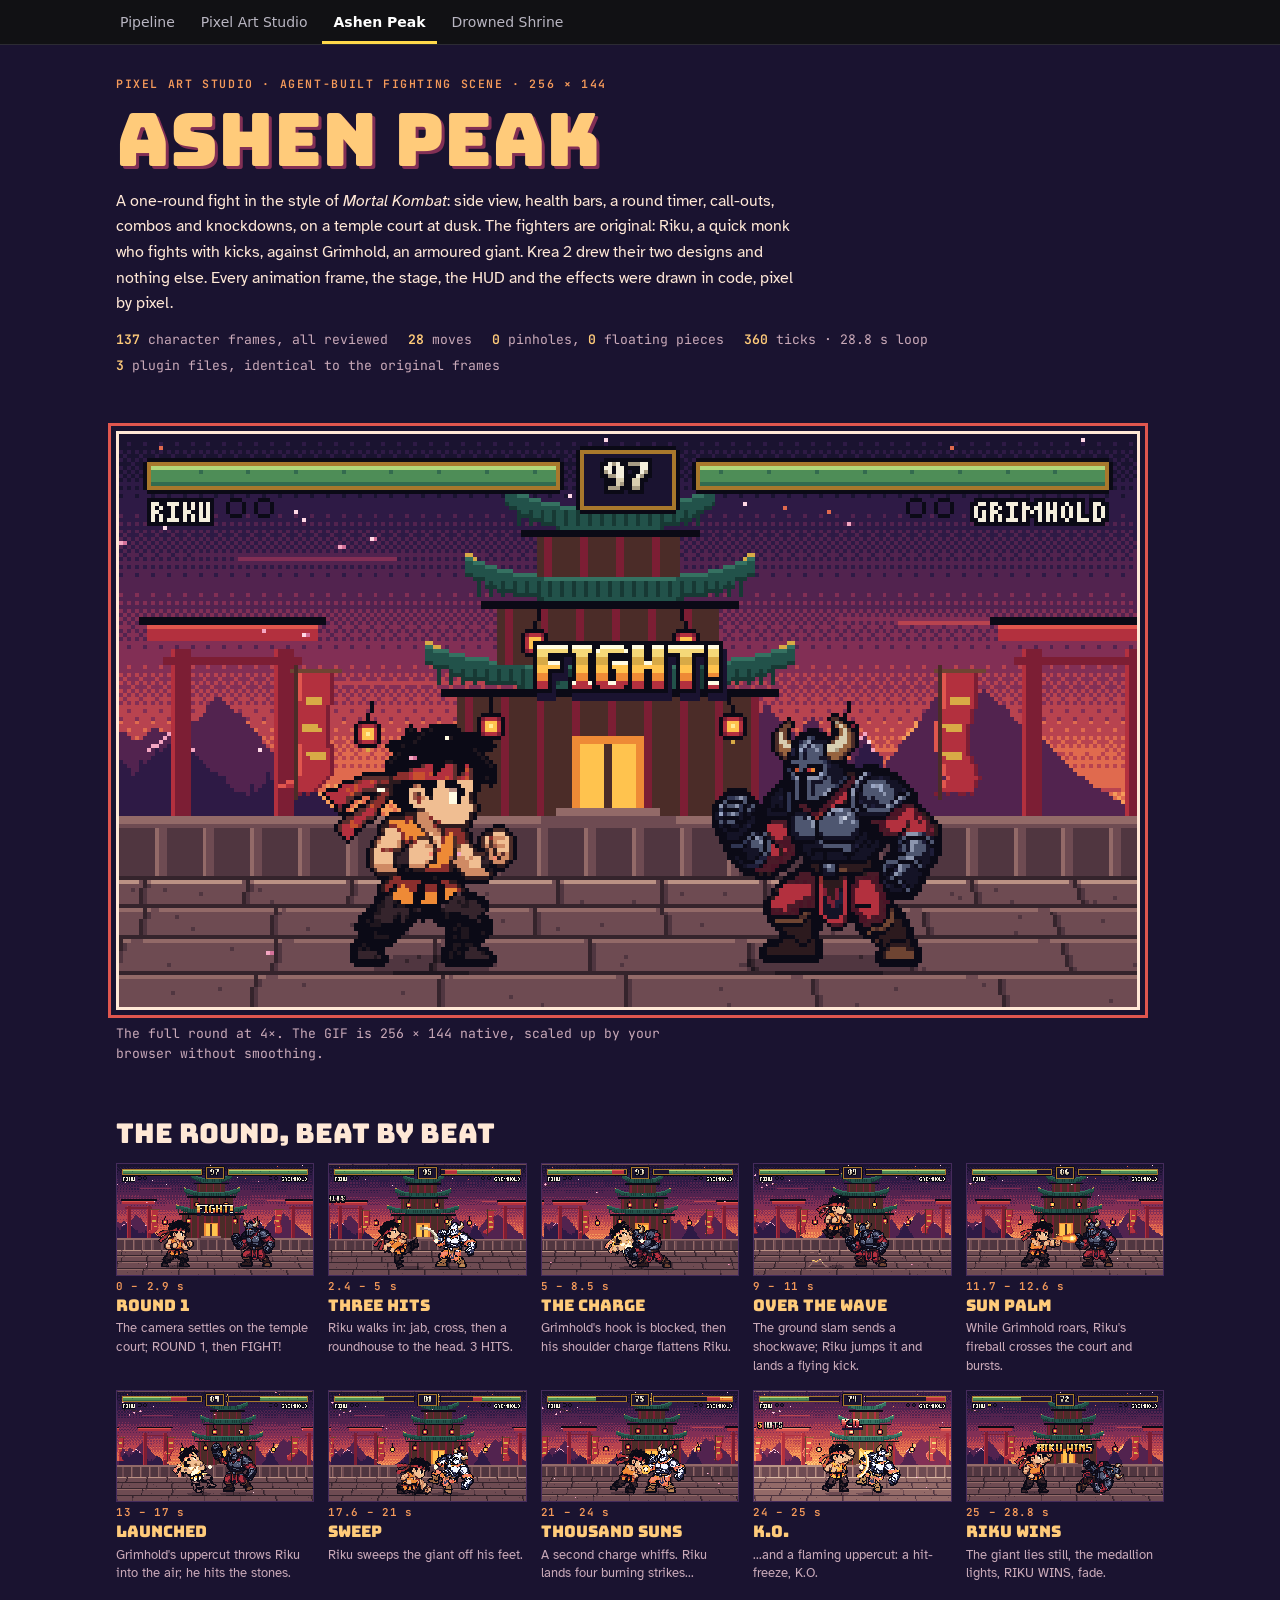
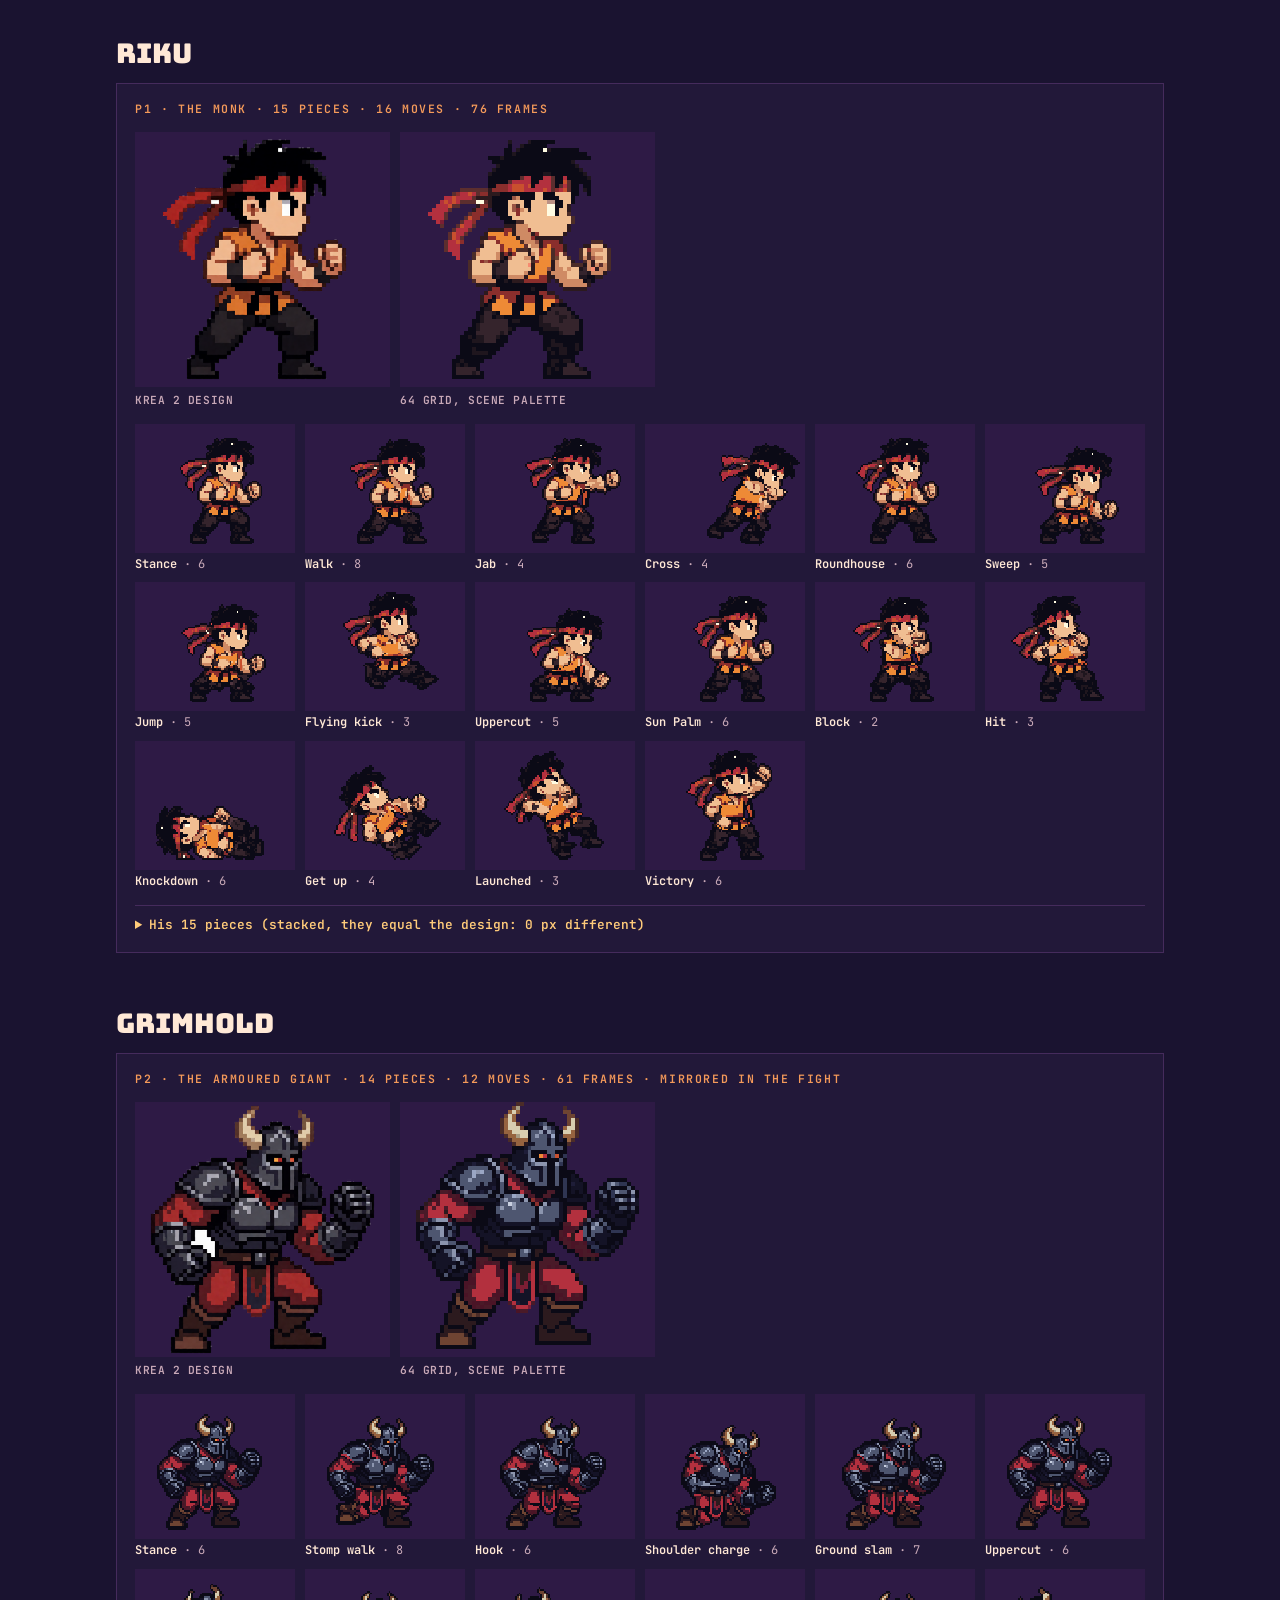
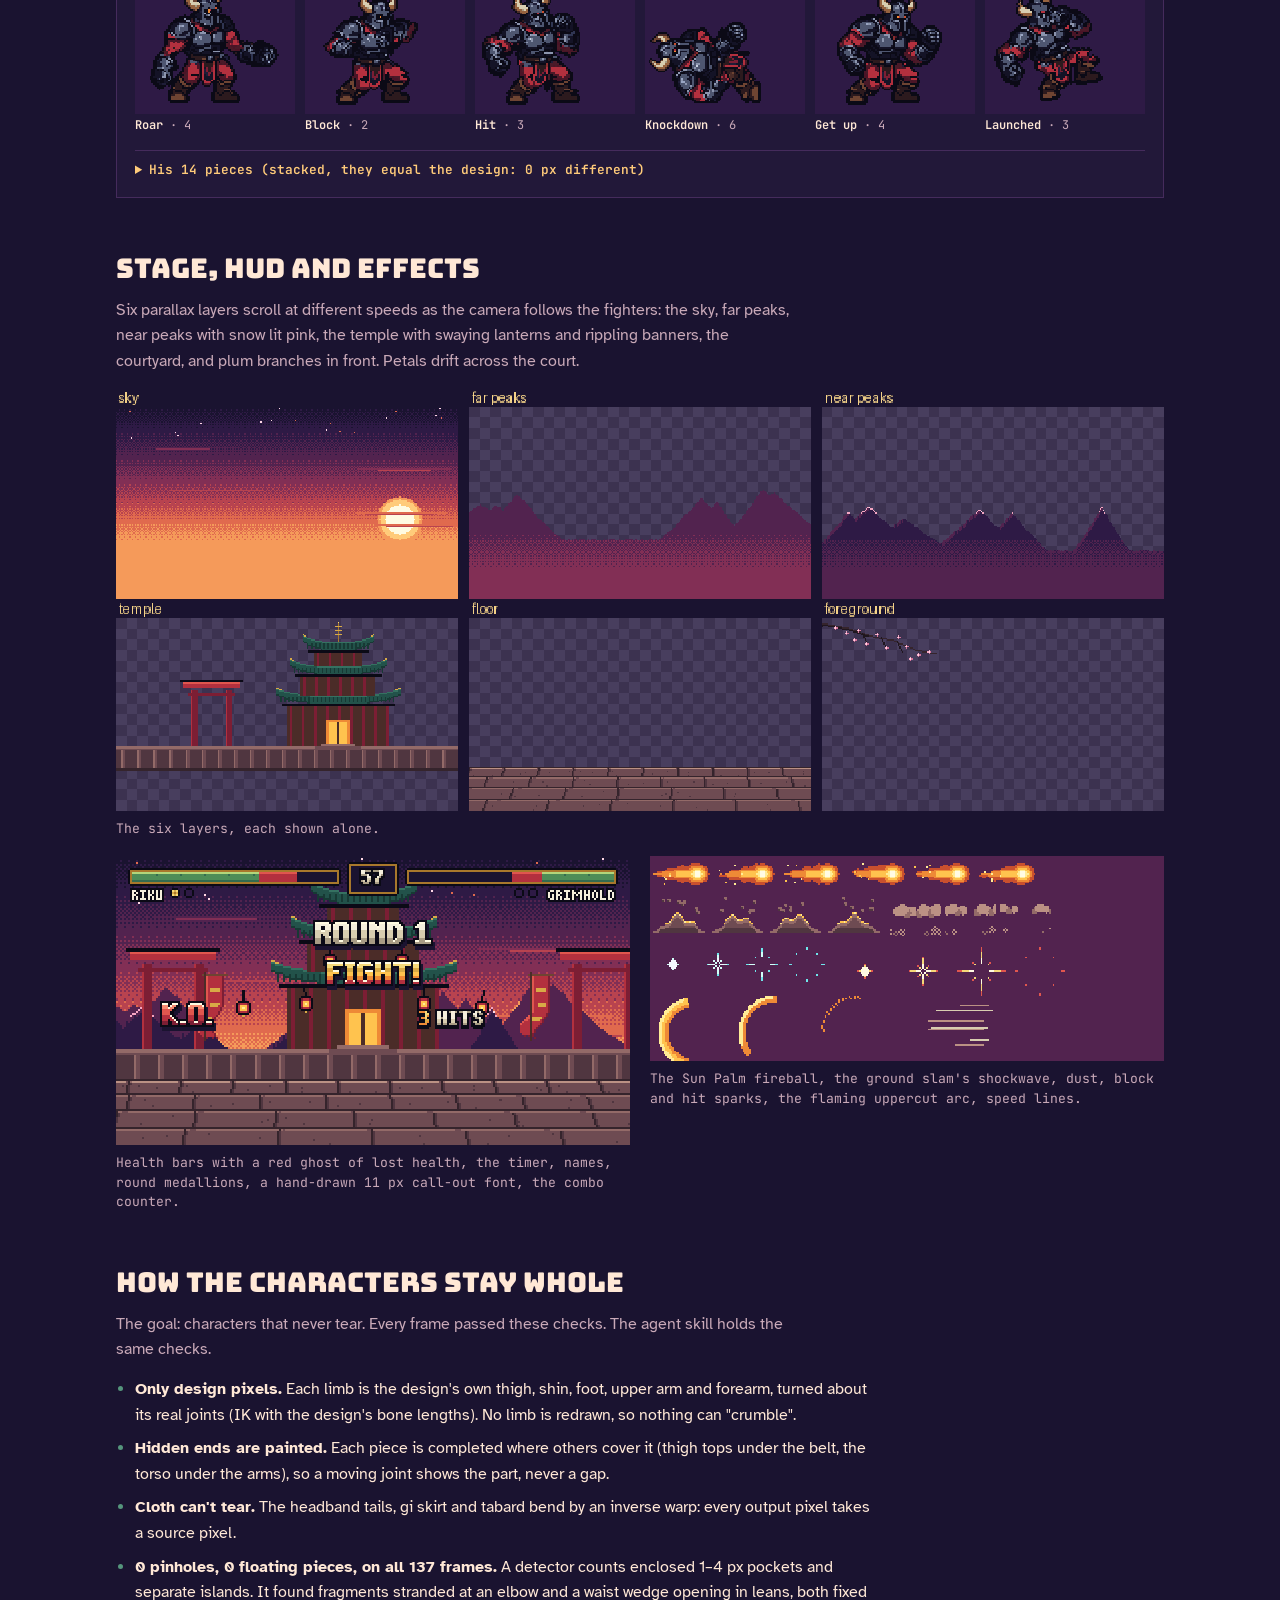
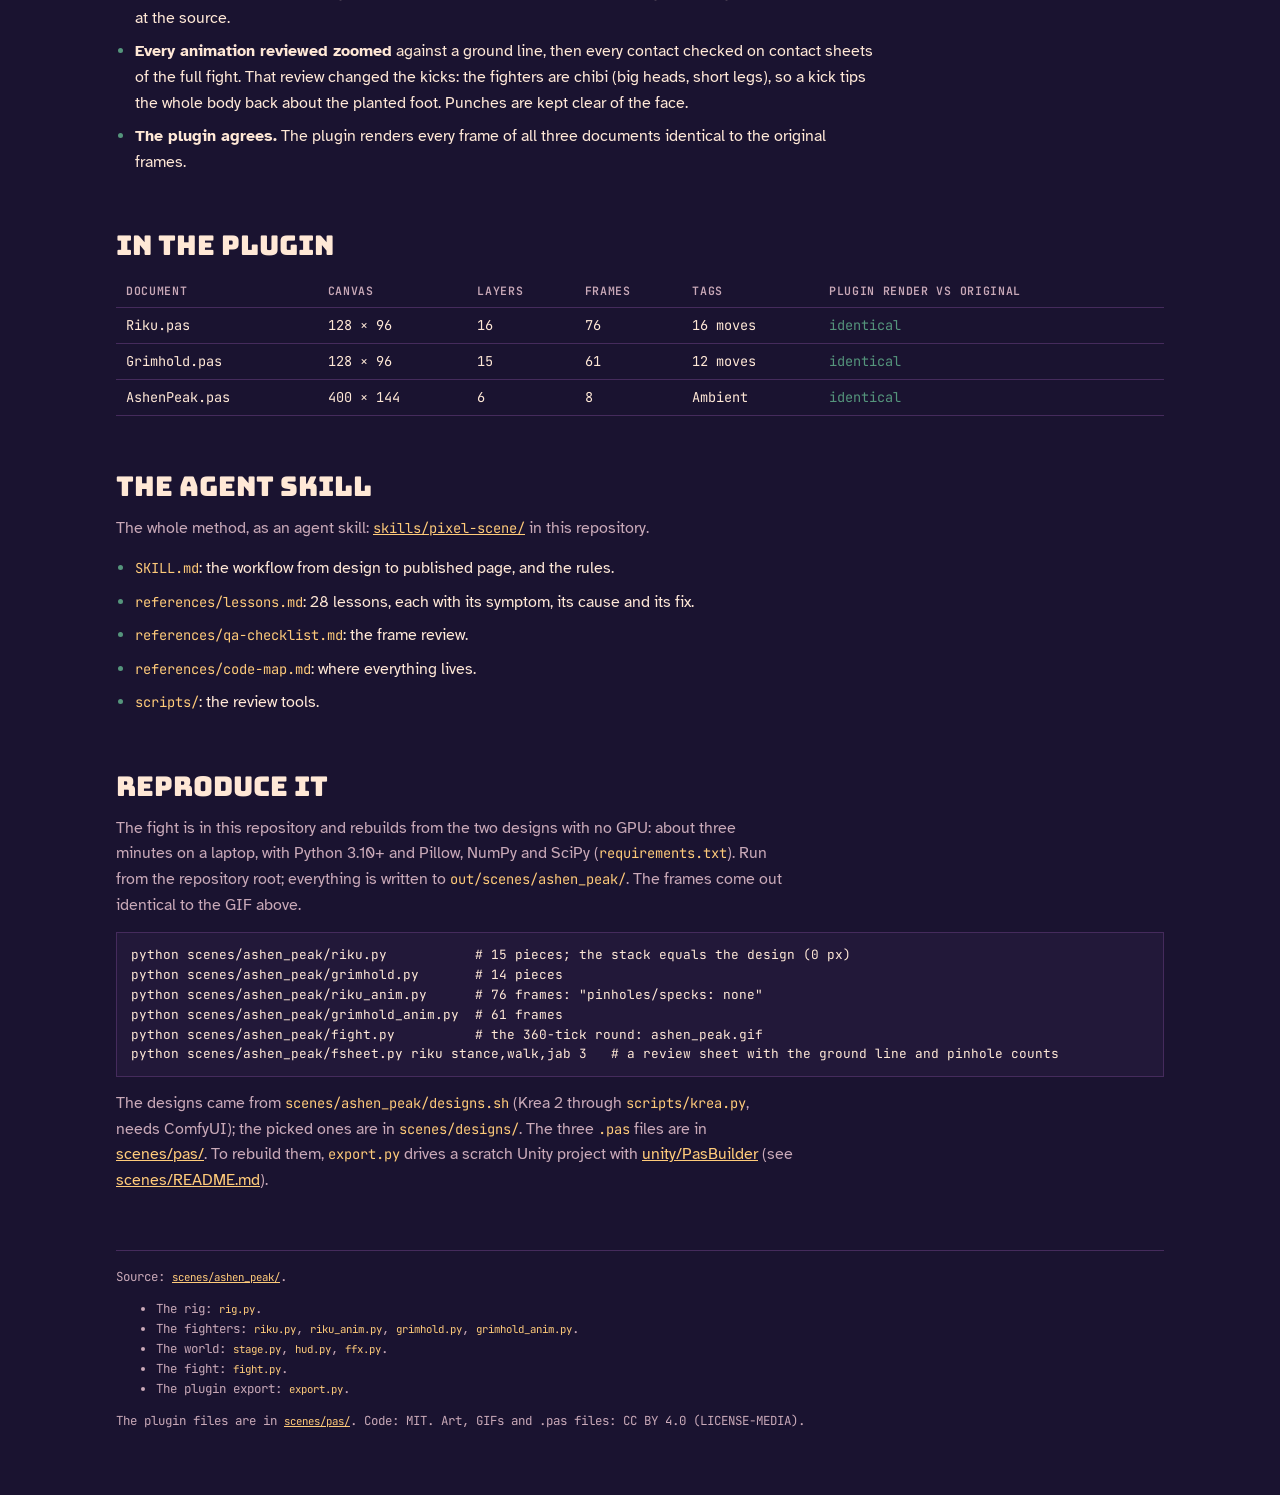
==== docs/ashen-peak/index.html @ 782590ef "Pixel Art Pipeline: Krea 2 pixel-art designs for Pixel Art Studio Krea 2 Turbo + the Krea-2-Pixel-Ar" ====
<!doctype html>
<html lang="en">
<head>
<meta charset="utf-8">
<meta name="viewport" content="width=device-width, initial-scale=1">
<title>Ashen Peak</title>
<meta name="description" content="A Mortal Kombat-style fighting scene built by an agent at pixel level: two fighters with full movesets, a parallax stage, a fighting HUD.">
<link rel="preconnect" href="https://fonts.googleapis.com">
<link rel="preconnect" href="https://fonts.gstatic.com" crossorigin>
<link rel="stylesheet" href="https://fonts.googleapis.com/css2?family=Bungee&family=Atkinson+Hyperlegible:wght@400;700&family=JetBrains+Mono:wght@400;600&display=swap">
<style>
:root {
  color-scheme: dark;
  --ground: #1A1330; --deep: #221839; --panel: #2E1A45; --rule: #452B5C;
  --ink: #FFE8D6; --muted: #C9A9B8; --gold: #FFCB7A; --ember: #F59A5A; --crimson: #E0564E; --jade: #55957C;
  --display: "Bungee", "JetBrains Mono", ui-monospace, monospace;
  --body: "Atkinson Hyperlegible", system-ui, -apple-system, "Segoe UI", sans-serif;
  --mono: "JetBrains Mono", ui-monospace, Menlo, monospace;
}
* { box-sizing: border-box; }
body { background: var(--ground); color: var(--ink); font: 400 16px/1.6 var(--body); margin: 0; }
main { max-width: 1080px; margin: 0 auto; padding-inline: 16px; padding-block: 32px 64px; display: grid; gap: 56px; }
h1, h2, h3 { font-family: var(--display); font-weight: 400; margin: 0; text-wrap: balance; }
h1 { font-size: clamp(2.6rem, 8vw, 4.6rem); line-height: 0.95; color: var(--gold); text-shadow: 3px 3px 0 #822F55; }
h2 { font-size: 1.7rem; line-height: 1.1; }
h3 { font-size: 1.35rem; line-height: 1; }
p { margin: 0; max-width: 68ch; }
.muted { color: var(--muted); }
.eyebrow { font: 600 0.72rem/1.2 var(--mono); letter-spacing: 0.14em; text-transform: uppercase; color: var(--ember); }
.stack { display: grid; gap: 14px; }
img.px { image-rendering: pixelated; image-rendering: crisp-edges; display: block; max-width: 100%; height: auto; }
.screen { background: #000; border: 3px solid var(--ink); box-shadow: 0 0 0 5px var(--ground), 0 0 0 8px var(--crimson); max-width: 1024px; }
.screen img { width: 1024px; }
.caption { font: 400 0.82rem/1.5 var(--mono); color: var(--muted); }
.facts { display: flex; flex-wrap: wrap; gap: 8px 20px; font: 400 0.82rem/1.4 var(--mono); color: var(--muted); }
.facts b { color: var(--gold); font-weight: 600; font-variant-numeric: tabular-nums; }
.beats { display: grid; grid-template-columns: repeat(auto-fill, minmax(min(100%, 190px), 1fr)); gap: 14px; }
.beat { display: grid; gap: 5px; align-content: start; }
.beat img { width: 100%; border: 1px solid var(--rule); }
.beat b { font-family: var(--display); font-size: 1rem; font-weight: 400; color: var(--gold); line-height: 1.1; }
.beat span { font-size: 0.84rem; color: var(--muted); line-height: 1.4; }
.beat .t { font: 600 0.68rem/1 var(--mono); color: var(--ember); letter-spacing: 0.06em; }
.fighter { background: var(--deep); border: 1px solid var(--rule); padding: 18px; display: grid; gap: 16px; }
.fighter header { display: grid; gap: 4px; }
.pair { display: grid; grid-template-columns: repeat(auto-fit, minmax(min(100%, 200px), 1fr)); gap: 10px; max-width: 520px; }
.pair figure { margin: 0; display: grid; gap: 6px; }
.pair img { width: 100%; }
.label { font: 600 0.7rem/1.3 var(--mono); color: var(--muted); letter-spacing: 0.05em; text-transform: uppercase; }
.moves { display: grid; grid-template-columns: repeat(auto-fill, minmax(150px, 1fr)); gap: 10px; }
.moves figure { margin: 0; display: grid; gap: 4px; }
.moves img { width: 100%; }
.moves figcaption { font: 400 0.75rem/1.3 var(--mono); color: var(--muted); }
.moves figcaption b { color: var(--ink); font-weight: 600; }
details { border-top: 1px solid var(--rule); padding-top: 10px; }
details summary { cursor: pointer; font: 600 0.8rem/1.4 var(--mono); color: var(--gold); }
details summary:focus-visible { outline: 2px solid var(--gold); outline-offset: 3px; }
.wide { overflow-x: auto; margin-top: 10px; }
.wide img { min-width: 640px; width: 100%; }
.two { display: grid; grid-template-columns: repeat(auto-fit, minmax(min(100%, 440px), 1fr)); gap: 20px; align-items: start; }
.two figure { margin: 0; display: grid; gap: 8px; }
ol.steps { margin: 0; padding-left: 1.3em; display: grid; gap: 10px; max-width: 76ch; }
ol.steps li::marker { color: var(--gold); font-family: var(--mono); }
ul.checks { margin: 0; padding-left: 1.2em; display: grid; gap: 8px; max-width: 76ch; }
ul.checks li::marker { color: var(--jade); }
.table { overflow-x: auto; }
table { border-collapse: collapse; width: 100%; min-width: 560px; font: 400 0.85rem/1.4 var(--mono); }
th, td { text-align: left; padding: 8px 10px; border-bottom: 1px solid var(--rule); font-variant-numeric: tabular-nums; }
th { color: var(--muted); font-weight: 600; font-size: 0.72rem; letter-spacing: 0.06em; text-transform: uppercase; }
td.ok { color: var(--jade); }
code { font-family: var(--mono); font-size: 0.86em; color: var(--gold); }
pre.cmd { margin: 0; padding: 12px 14px; background: var(--deep); border: 1px solid var(--rule); overflow-x: auto; font: 400 0.8rem/1.55 var(--mono); color: var(--ink); }
footer a, .stack a { color: var(--gold); }
footer { font: 400 0.78rem/1.6 var(--mono); color: var(--muted); border-top: 1px solid var(--rule); padding-top: 16px; }
</style>
<link rel="stylesheet" href="../assets/site-tabs.css">
</head>
<body>
<a class="site-skip" href="#content">Skip to content</a>
<nav class="site-tabs" aria-label="Site">
  <ul>
    <li><a href="../index.html">Pipeline</a></li>
    <li><a href="../pixel-art-studio/index.html">Pixel Art Studio</a></li>
    <li><a href="../ashen-peak/index.html" aria-current="page">Ashen Peak</a></li>
    <li><a href="../drowned-shrine/index.html">Drowned Shrine</a></li>
  </ul>
</nav>
<main id="content">
  <header class="stack">
    <span class="eyebrow">Pixel Art Studio · agent-built fighting scene · 256 × 144</span>
    <h1>Ashen Peak</h1>
    <p>A one-round fight in the style of <em>Mortal Kombat</em>: side view, health bars, a round timer, call-outs,
      combos and knockdowns, on a temple court at dusk. The fighters are original: Riku, a quick monk who fights with
      kicks, against Grimhold, an armoured giant. Krea 2 drew their two designs and nothing else. Every animation
      frame, the stage, the HUD and the effects were drawn in code, pixel by pixel.</p>
    <div class="facts"><span><b>137</b> character frames, all reviewed</span><span><b>28</b> moves</span><span><b>0</b> pinholes, <b>0</b> floating pieces</span><span><b>360</b> ticks · 28.8 s loop</span><span><b>3</b> plugin files, identical to the original frames</span></div>
  </header>

  <section class="stack">
    <div class="screen"><img class="px" src="media/fight.gif" alt="The full fight loop" width="1024" height="576"></div>
    <p class="caption">The full round at 4×. The GIF is 256 × 144 native, scaled up by your browser without smoothing.</p>
  </section>

  <section class="stack">
    <h2>The round, beat by beat</h2>
    <div class="beats">
      <div class="beat"><img class="px" src="media/key_26.png" alt="Round 1"><span class="t">0 – 2.9 s</span><b>Round 1</b><span>The camera settles on the temple court; ROUND 1, then FIGHT!</span></div>
      <div class="beat"><img class="px" src="media/key_57.png" alt="Three hits"><span class="t">2.4 – 5 s</span><b>Three hits</b><span>Riku walks in: jab, cross, then a roundhouse to the head. 3 HITS.</span></div>
      <div class="beat"><img class="px" src="media/key_80.png" alt="The charge"><span class="t">5 – 8.5 s</span><b>The charge</b><span>Grimhold's hook is blocked, then his shoulder charge flattens Riku.</span></div>
      <div class="beat"><img class="px" src="media/key_124.png" alt="Over the wave"><span class="t">9 – 11 s</span><b>Over the wave</b><span>The ground slam sends a shockwave; Riku jumps it and lands a flying kick.</span></div>
      <div class="beat"><img class="px" src="media/key_156.png" alt="Sun Palm"><span class="t">11.7 – 12.6 s</span><b>Sun Palm</b><span>While Grimhold roars, Riku's fireball crosses the court and bursts.</span></div>
      <div class="beat"><img class="px" src="media/key_180.png" alt="Launched"><span class="t">13 – 17 s</span><b>Launched</b><span>Grimhold's uppercut throws Riku into the air; he hits the stones.</span></div>
      <div class="beat"><img class="px" src="media/key_225.png" alt="Sweep"><span class="t">17.6 – 21 s</span><b>Sweep</b><span>Riku sweeps the giant off his feet.</span></div>
      <div class="beat"><img class="px" src="media/key_295.png" alt="Thousand Suns"><span class="t">21 – 24 s</span><b>Thousand Suns</b><span>A second charge whiffs. Riku lands four burning strikes...</span></div>
      <div class="beat"><img class="px" src="media/key_302.png" alt="K.O."><span class="t">24 – 25 s</span><b>K.O.</b><span>...and a flaming uppercut: a hit-freeze, K.O.</span></div>
      <div class="beat"><img class="px" src="media/key_330.png" alt="Riku wins"><span class="t">25 – 28.8 s</span><b>Riku wins</b><span>The giant lies still, the medallion lights, RIKU WINS, fade.</span></div>
    </div>
  </section>

  <section class="stack">
    <h2>Riku</h2>
    <article class="fighter">
      <header><span class="eyebrow">P1 · the monk · 15 pieces · 16 moves · 76 frames</span></header>
      <div class="pair">
        <figure><img class="px" src="media/riku_krea.png" alt="Krea 2 design"><span class="label">Krea 2 design</span></figure>
        <figure><img class="px" src="media/riku_grid.png" alt="64-grid version"><span class="label">64 grid, scene palette</span></figure>
      </div>
      <div class="moves">
          <figure><img class="px" src="media/riku_stance.gif" alt="riku Stance"><figcaption><b>Stance</b> · 6</figcaption></figure>
          <figure><img class="px" src="media/riku_walk.gif" alt="riku Walk"><figcaption><b>Walk</b> · 8</figcaption></figure>
          <figure><img class="px" src="media/riku_jab.gif" alt="riku Jab"><figcaption><b>Jab</b> · 4</figcaption></figure>
          <figure><img class="px" src="media/riku_cross.gif" alt="riku Cross"><figcaption><b>Cross</b> · 4</figcaption></figure>
          <figure><img class="px" src="media/riku_roundhouse.gif" alt="riku Roundhouse"><figcaption><b>Roundhouse</b> · 6</figcaption></figure>
          <figure><img class="px" src="media/riku_sweep.gif" alt="riku Sweep"><figcaption><b>Sweep</b> · 5</figcaption></figure>
          <figure><img class="px" src="media/riku_jump.gif" alt="riku Jump"><figcaption><b>Jump</b> · 5</figcaption></figure>
          <figure><img class="px" src="media/riku_flykick.gif" alt="riku Flying kick"><figcaption><b>Flying kick</b> · 3</figcaption></figure>
          <figure><img class="px" src="media/riku_uppercut.gif" alt="riku Uppercut"><figcaption><b>Uppercut</b> · 5</figcaption></figure>
          <figure><img class="px" src="media/riku_sunpalm.gif" alt="riku Sun Palm"><figcaption><b>Sun Palm</b> · 6</figcaption></figure>
          <figure><img class="px" src="media/riku_block.gif" alt="riku Block"><figcaption><b>Block</b> · 2</figcaption></figure>
          <figure><img class="px" src="media/riku_hit.gif" alt="riku Hit"><figcaption><b>Hit</b> · 3</figcaption></figure>
          <figure><img class="px" src="media/riku_knockdown.gif" alt="riku Knockdown"><figcaption><b>Knockdown</b> · 6</figcaption></figure>
          <figure><img class="px" src="media/riku_getup.gif" alt="riku Get up"><figcaption><b>Get up</b> · 4</figcaption></figure>
          <figure><img class="px" src="media/riku_launch.gif" alt="riku Launched"><figcaption><b>Launched</b> · 3</figcaption></figure>
          <figure><img class="px" src="media/riku_victory.gif" alt="riku Victory"><figcaption><b>Victory</b> · 6</figcaption></figure>
      </div>
      <details><summary>His 15 pieces (stacked, they equal the design: 0 px different)</summary><div class="wide"><img class="px" src="media/riku_layers.png" alt="Riku's pieces"></div></details>
    </article>
  </section>

  <section class="stack">
    <h2>Grimhold</h2>
    <article class="fighter">
      <header><span class="eyebrow">P2 · the armoured giant · 14 pieces · 12 moves · 61 frames · mirrored in the fight</span></header>
      <div class="pair">
        <figure><img class="px" src="media/grimhold_krea.png" alt="Krea 2 design"><span class="label">Krea 2 design</span></figure>
        <figure><img class="px" src="media/grimhold_grid.png" alt="64-grid version"><span class="label">64 grid, scene palette</span></figure>
      </div>
      <div class="moves">
          <figure><img class="px" src="media/grimhold_stance.gif" alt="grimhold Stance"><figcaption><b>Stance</b> · 6</figcaption></figure>
          <figure><img class="px" src="media/grimhold_walk.gif" alt="grimhold Stomp walk"><figcaption><b>Stomp walk</b> · 8</figcaption></figure>
          <figure><img class="px" src="media/grimhold_hook.gif" alt="grimhold Hook"><figcaption><b>Hook</b> · 6</figcaption></figure>
          <figure><img class="px" src="media/grimhold_charge.gif" alt="grimhold Shoulder charge"><figcaption><b>Shoulder charge</b> · 6</figcaption></figure>
          <figure><img class="px" src="media/grimhold_slam.gif" alt="grimhold Ground slam"><figcaption><b>Ground slam</b> · 7</figcaption></figure>
          <figure><img class="px" src="media/grimhold_uppercut.gif" alt="grimhold Uppercut"><figcaption><b>Uppercut</b> · 6</figcaption></figure>
          <figure><img class="px" src="media/grimhold_roar.gif" alt="grimhold Roar"><figcaption><b>Roar</b> · 4</figcaption></figure>
          <figure><img class="px" src="media/grimhold_block.gif" alt="grimhold Block"><figcaption><b>Block</b> · 2</figcaption></figure>
          <figure><img class="px" src="media/grimhold_hit.gif" alt="grimhold Hit"><figcaption><b>Hit</b> · 3</figcaption></figure>
          <figure><img class="px" src="media/grimhold_knockdown.gif" alt="grimhold Knockdown"><figcaption><b>Knockdown</b> · 6</figcaption></figure>
          <figure><img class="px" src="media/grimhold_getup.gif" alt="grimhold Get up"><figcaption><b>Get up</b> · 4</figcaption></figure>
          <figure><img class="px" src="media/grimhold_launch.gif" alt="grimhold Launched"><figcaption><b>Launched</b> · 3</figcaption></figure>
      </div>
      <details><summary>His 14 pieces (stacked, they equal the design: 0 px different)</summary><div class="wide"><img class="px" src="media/grimhold_layers.png" alt="Grimhold's pieces"></div></details>
    </article>
  </section>

  <section class="stack">
    <h2>Stage, HUD and effects</h2>
    <p class="muted">Six parallax layers scroll at different speeds as the camera follows the fighters: the sky, far
      peaks, near peaks with snow lit pink, the temple with swaying lanterns and rippling banners, the courtyard, and
      plum branches in front. Petals drift across the court.</p>
    <figure style="margin:0"><img class="px" src="media/stage_layers.png" alt="the stage's parallax layers" style="width:100%"><span class="caption">The six layers, each shown alone.</span></figure>
    <div class="two">
      <figure><img class="px" src="media/hud_check.png" alt="HUD" style="width:100%"><span class="caption">Health bars with a red ghost of lost health, the timer, names, round medallions, a hand-drawn 11 px call-out font, the combo counter.</span></figure>
      <figure><img class="px" src="media/ffx_sheet.png" alt="effects" style="width:100%"><span class="caption">The Sun Palm fireball, the ground slam's shockwave, dust, block and hit sparks, the flaming uppercut arc, speed lines.</span></figure>
    </div>
  </section>

  <section class="stack">
    <h2>How the characters stay whole</h2>
    <p class="muted">The goal: characters that never tear. Every frame passed these checks. The agent skill holds the same checks.</p>
    <ul class="checks">
      <li><b>Only design pixels.</b> Each limb is the design's own thigh, shin, foot, upper arm and forearm, turned about
        its real joints (IK with the design's bone lengths). No limb is redrawn, so nothing can "crumble".</li>
      <li><b>Hidden ends are painted.</b> Each piece is completed where others cover it (thigh tops under the belt, the
        torso under the arms), so a moving joint shows the part, never a gap.</li>
      <li><b>Cloth can't tear.</b> The headband tails, gi skirt and tabard bend by an inverse warp: every output pixel
        takes a source pixel.</li>
      <li><b>0 pinholes, 0 floating pieces, on all 137 frames.</b> A detector counts enclosed 1–4 px pockets and
        separate islands. It found fragments stranded at an elbow and a waist wedge opening in leans, both fixed at the
        source.</li>
      <li><b>Every animation reviewed zoomed</b> against a ground line, then every contact checked on contact sheets
        of the full fight. That review changed the kicks: the fighters are chibi (big heads, short legs), so a kick
        tips the whole body back about the planted foot. Punches are kept clear of the face.</li>
      <li><b>The plugin agrees.</b> The plugin renders every frame of all three documents identical to the original frames.</li>
    </ul>
  </section>

  <section class="stack">
    <h2>In the plugin</h2>
    <div class="table"><table>
      <thead><tr><th>Document</th><th>Canvas</th><th>Layers</th><th>Frames</th><th>Tags</th><th>Plugin render vs original</th></tr></thead>
      <tbody>
        <tr><td>Riku.pas</td><td>128 × 96</td><td>16</td><td>76</td><td>16 moves</td><td class="ok">identical</td></tr>
        <tr><td>Grimhold.pas</td><td>128 × 96</td><td>15</td><td>61</td><td>12 moves</td><td class="ok">identical</td></tr>
        <tr><td>AshenPeak.pas</td><td>400 × 144</td><td>6</td><td>8</td><td>Ambient</td><td class="ok">identical</td></tr>
      </tbody>
    </table></div>
  </section>

  <section class="stack">
    <h2>The agent skill</h2>
    <p class="muted">The whole method, as an agent skill: <a href="https://github.com/HardcoreBudget/Pixel-Art-Pipeline/tree/main/skills/pixel-scene"><code>skills/pixel-scene/</code></a> in this repository.</p>
    <ul class="checks">
      <li><code>SKILL.md</code>: the workflow from design to published page, and the rules.</li>
      <li><code>references/lessons.md</code>: 28 lessons, each with its symptom, its cause and its fix.</li>
      <li><code>references/qa-checklist.md</code>: the frame review.</li>
      <li><code>references/code-map.md</code>: where everything lives.</li>
      <li><code>scripts/</code>: the review tools.</li>
    </ul>
  </section>

  <section class="stack">
    <h2>Reproduce it</h2>
    <p class="muted">The fight is in this repository and rebuilds from the two designs with no GPU: about three minutes on a
      laptop, with Python 3.10+ and Pillow, NumPy and SciPy (<code>requirements.txt</code>). Run from the repository root;
      everything is written to <code>out/scenes/ashen_peak/</code>. The frames come out identical to the GIF above.</p>
    <pre class="cmd">python scenes/ashen_peak/riku.py           # 15 pieces; the stack equals the design (0 px)
python scenes/ashen_peak/grimhold.py       # 14 pieces
python scenes/ashen_peak/riku_anim.py      # 76 frames: "pinholes/specks: none"
python scenes/ashen_peak/grimhold_anim.py  # 61 frames
python scenes/ashen_peak/fight.py          # the 360-tick round: ashen_peak.gif
python scenes/ashen_peak/fsheet.py riku stance,walk,jab 3   # a review sheet with the ground line and pinhole counts</pre>
    <p class="muted">The designs came from <code>scenes/ashen_peak/designs.sh</code> (Krea 2 through <code>scripts/krea.py</code>,
      needs ComfyUI); the picked ones are in <code>scenes/designs/</code>. The three <code>.pas</code> files are in
      <a href="https://github.com/HardcoreBudget/Pixel-Art-Pipeline/tree/main/scenes/pas">scenes/pas/</a>. To rebuild them, <code>export.py</code> drives a scratch Unity project
      with <a href="https://github.com/HardcoreBudget/Pixel-Art-Pipeline/tree/main/unity/PasBuilder">unity/PasBuilder</a> (see <a href="https://github.com/HardcoreBudget/Pixel-Art-Pipeline/tree/main/scenes">scenes/README.md</a>).</p>
  </section>

  <footer>Source: <a href="https://github.com/HardcoreBudget/Pixel-Art-Pipeline/tree/main/scenes/ashen_peak"><code>scenes/ashen_peak/</code></a>.
    <ul>
      <li>The rig: <code>rig.py</code>.</li>
      <li>The fighters: <code>riku.py</code>, <code>riku_anim.py</code>, <code>grimhold.py</code>, <code>grimhold_anim.py</code>.</li>
      <li>The world: <code>stage.py</code>, <code>hud.py</code>, <code>ffx.py</code>.</li>
      <li>The fight: <code>fight.py</code>.</li>
      <li>The plugin export: <code>export.py</code>.</li>
    </ul>
    The plugin files are in <a href="https://github.com/HardcoreBudget/Pixel-Art-Pipeline/tree/main/scenes/pas"><code>scenes/pas/</code></a>. Code: MIT. Art, GIFs and .pas files: CC BY 4.0 (LICENSE-MEDIA).</footer>
</main>
</body>
</html>
---- docs/assets/site-tabs.css ----
/* The shared site tab bar. Neutral on purpose: the same dark strip on every page and in both colour schemes, so it
   sits above each showcase's own theme without restyling it. Everything is scoped to .site-tabs. */
.site-skip {
  position: absolute; left: 8px; top: -64px; z-index: 100;
  padding: 10px 14px; background: #f2f0ea; color: #111114; border-radius: 4px;
  font: 600 14px/1.2 system-ui, -apple-system, "Segoe UI", sans-serif; text-decoration: none;
}
.site-skip:focus { top: 8px; outline: 2px solid #ffd84a; outline-offset: 2px; }
.site-tabs {
  background: #111114; border-bottom: 1px solid #2c2b33; color: #e9e6df;
  font: 500 14px/1.2 system-ui, -apple-system, "Segoe UI", sans-serif;
  margin: 0; padding: 0;
}
/* the trailer page pads <body> sideways; reach the edges anyway */
body.site-body-padded .site-tabs { margin-inline: -16px; }
.site-tabs ul {
  list-style: none; margin: 0 auto; padding: 0 8px; max-width: 1080px;
  display: flex; gap: 2px; overflow-x: auto; scrollbar-width: none; -webkit-overflow-scrolling: touch;
}
.site-tabs ul::-webkit-scrollbar { display: none; }
.site-tabs li { flex: none; margin: 0; padding: 0; }
.site-tabs a {
  display: flex; align-items: center; min-height: 44px; padding: 0 12px;
  color: #b9b6c2; text-decoration: none; white-space: nowrap;
  border-bottom: 3px solid transparent; border-top: 3px solid transparent;
}
.site-tabs a:hover { color: #ffffff; border-bottom-color: #5b5868; }
.site-tabs a[aria-current="page"] { color: #ffffff; font-weight: 700; border-bottom-color: #ffd84a; }
.site-tabs a:focus-visible { outline: 2px solid #ffd84a; outline-offset: -4px; border-radius: 2px; }
.site-tabs .site-brand { color: #ffd84a; font-weight: 700; letter-spacing: 0.02em; }
@media (prefers-reduced-motion: reduce) { .site-tabs * { transition: none !important; } }
/* narrow screens: wrap instead of hiding the last tab behind a sideways scroll */
@media (max-width: 520px) {
  .site-tabs ul { flex-wrap: wrap; overflow-x: visible; padding: 2px 4px; }
  .site-tabs a { min-height: 40px; padding: 0 9px; font-size: 13.5px; }
}
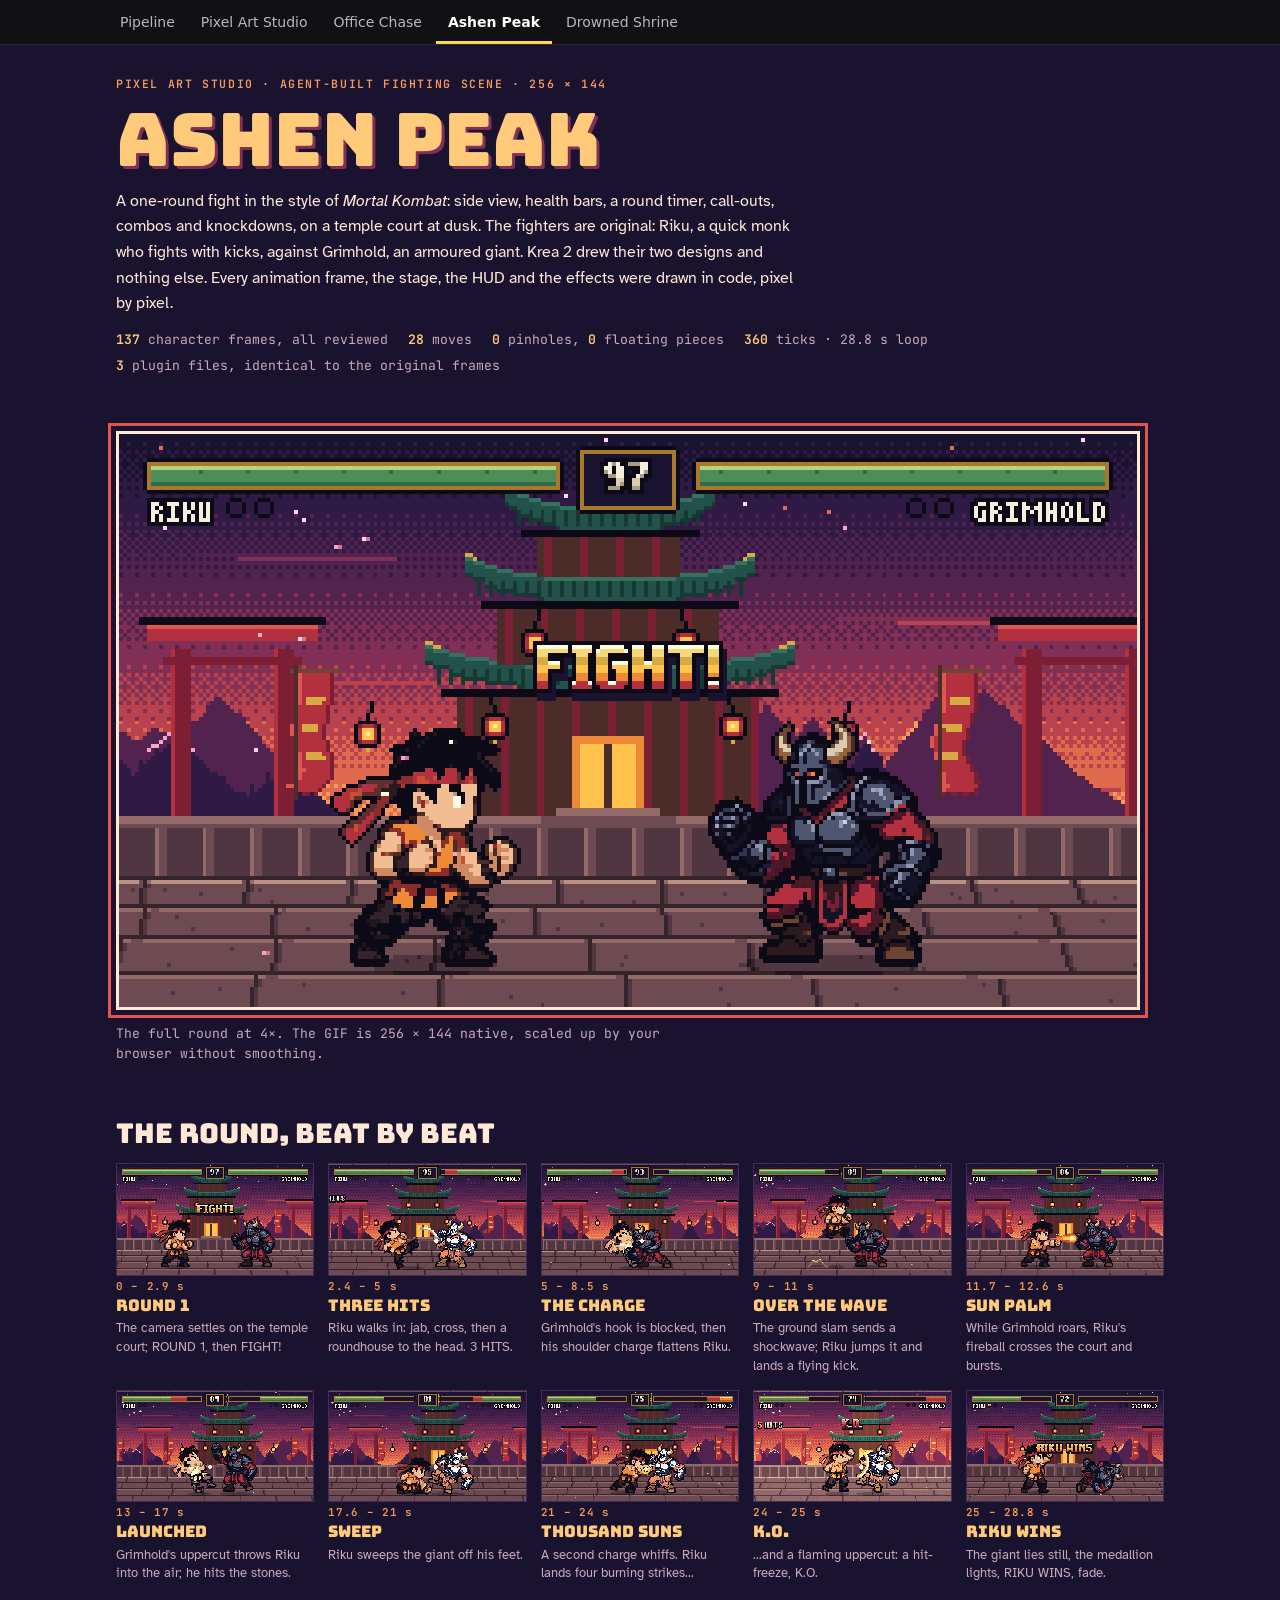
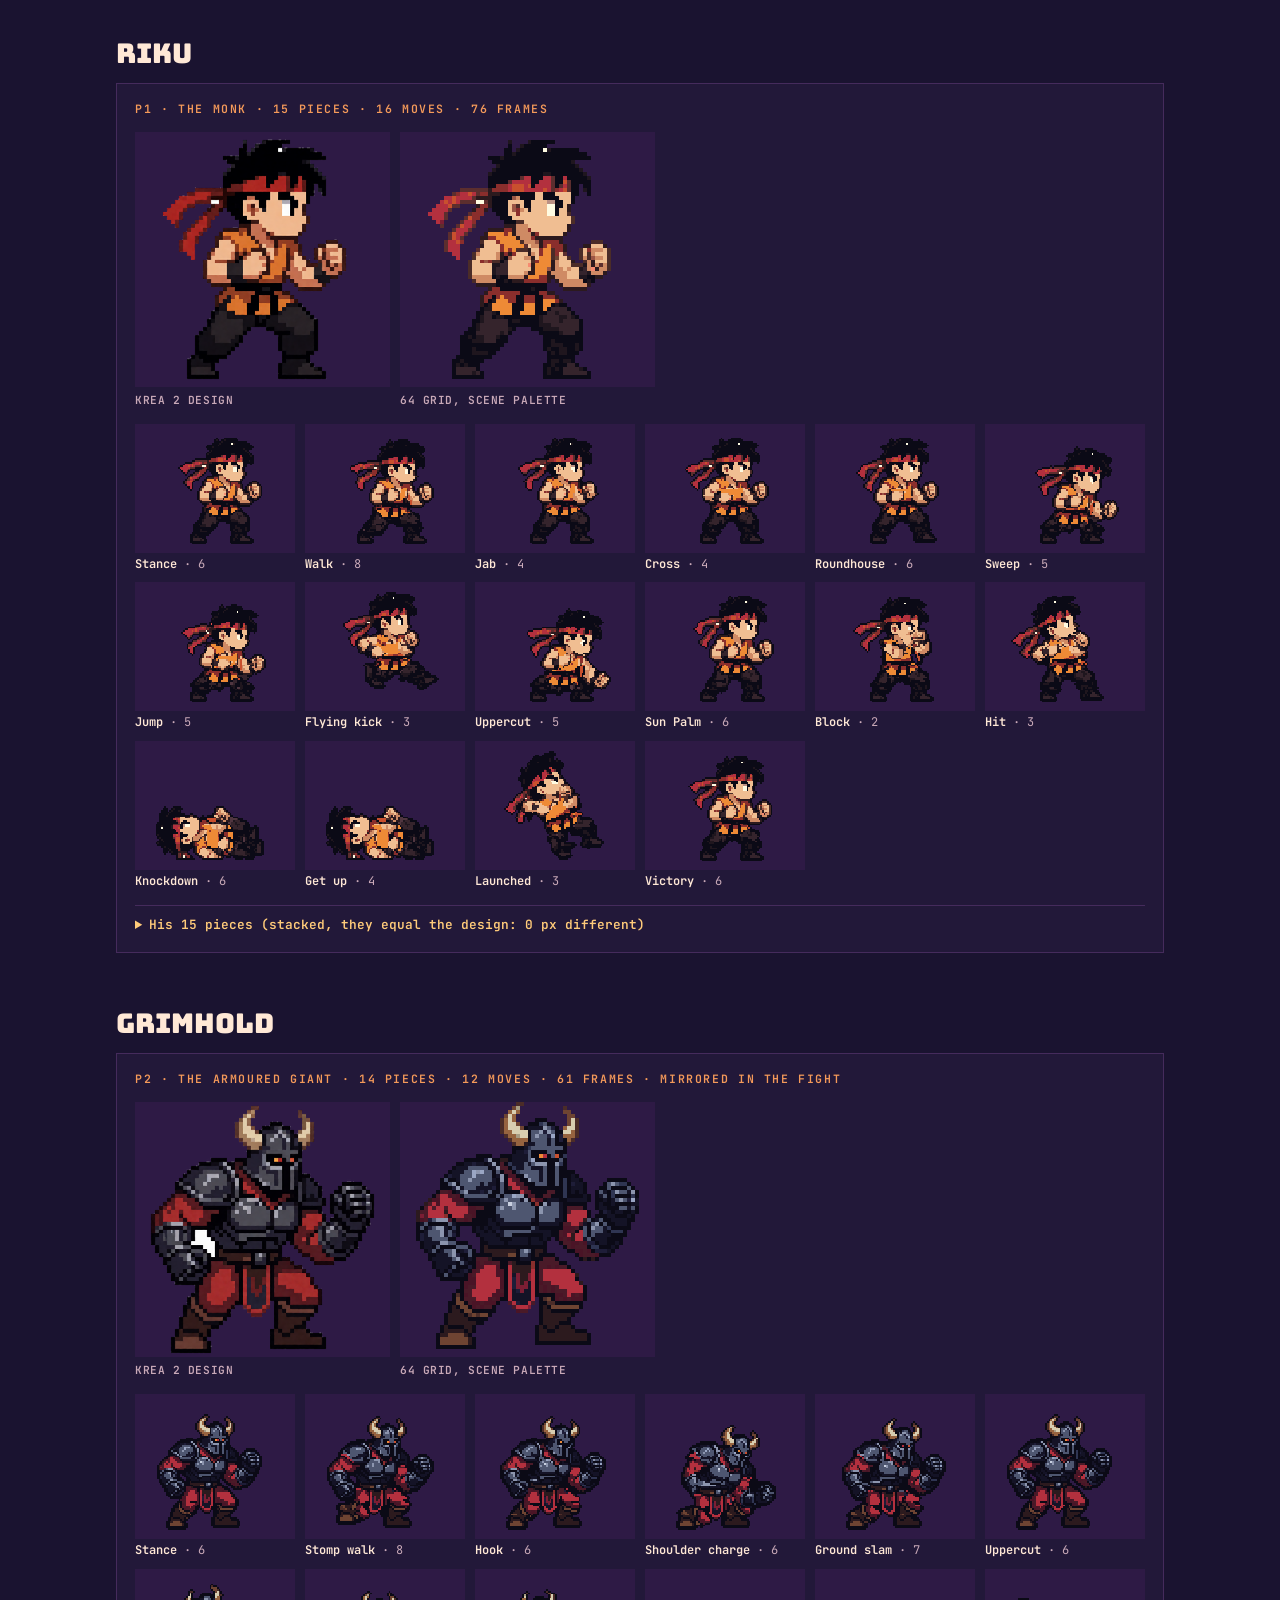
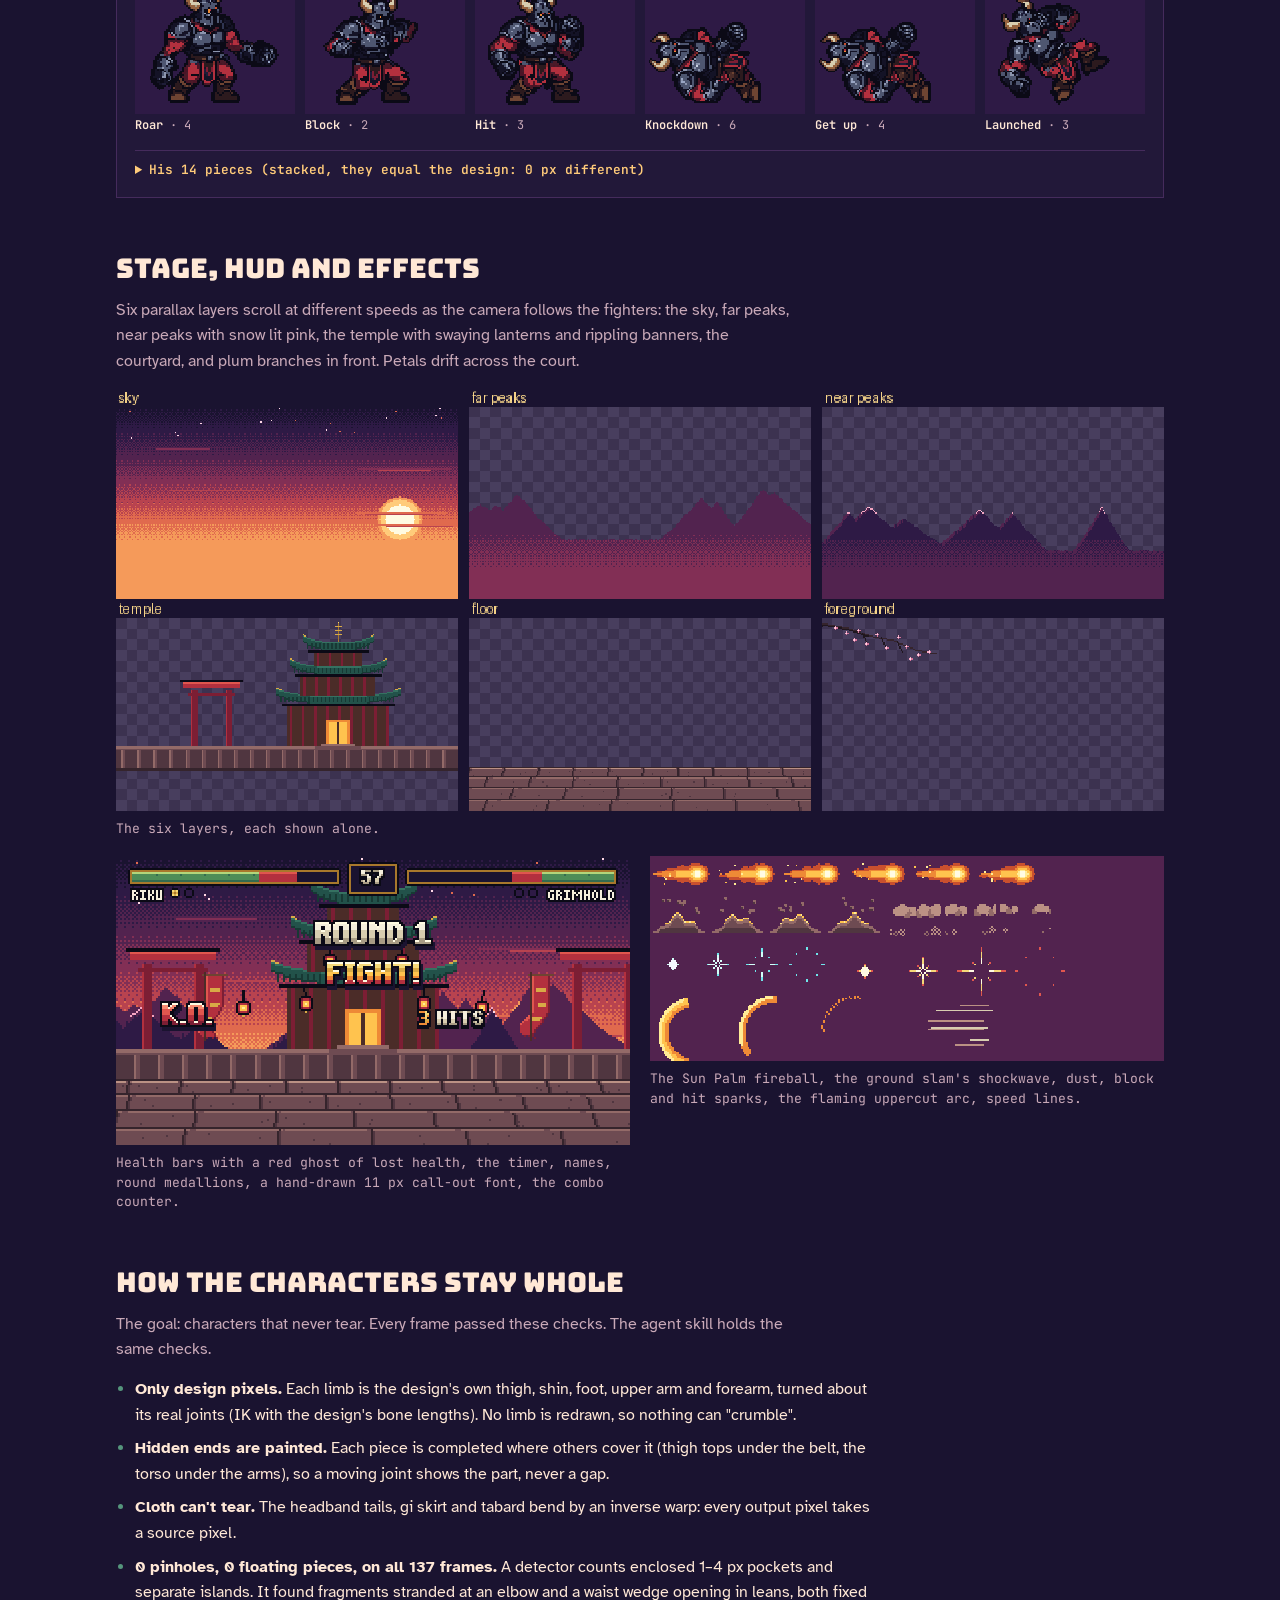
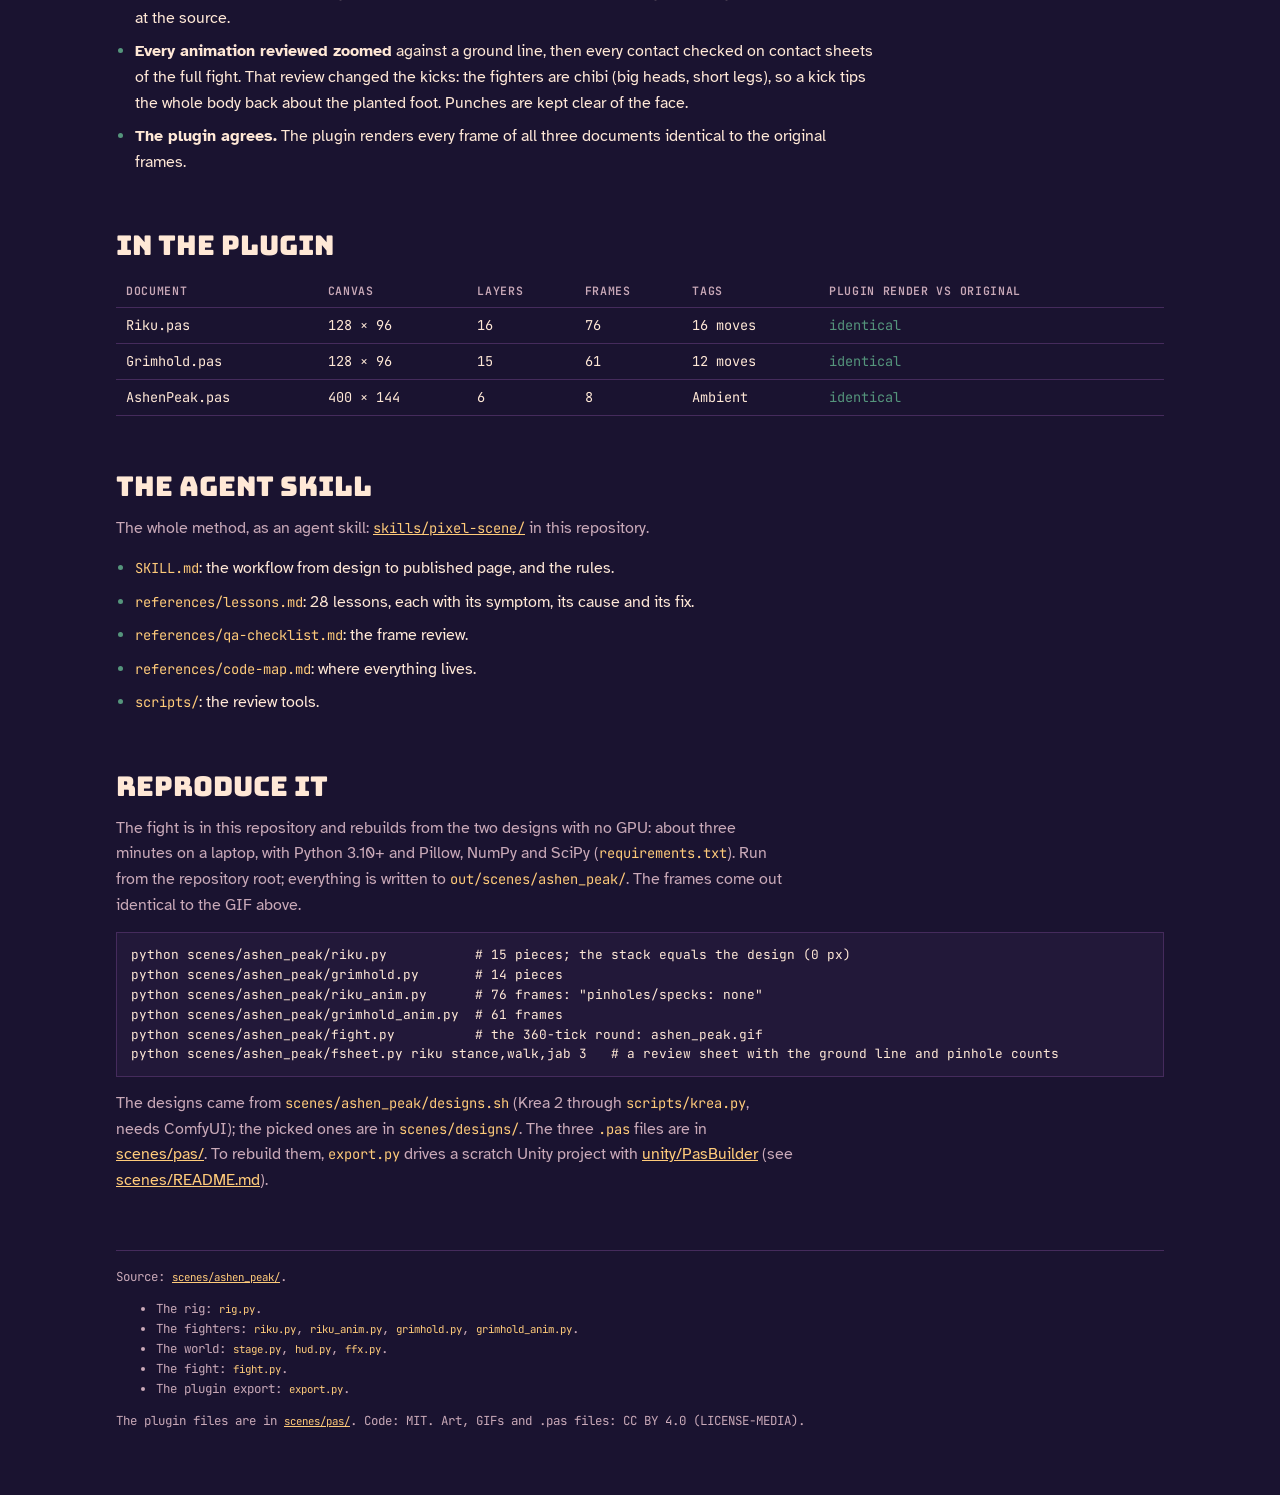
==== commit ecaee89d: "feat(docs): add release 3.0 trailer breakdown with YouTube embeds and Office Chase showcase" ====
--- a/docs/ashen-peak/index.html
+++ b/docs/ashen-peak/index.html
@@ -80,6 +80,7 @@
   <ul>
     <li><a href="../index.html">Pipeline</a></li>
     <li><a href="../pixel-art-studio/index.html">Pixel Art Studio</a></li>
+    <li><a href="../office-chase/index.html">Office Chase</a></li>
     <li><a href="../ashen-peak/index.html" aria-current="page">Ashen Peak</a></li>
     <li><a href="../drowned-shrine/index.html">Drowned Shrine</a></li>
   </ul>
